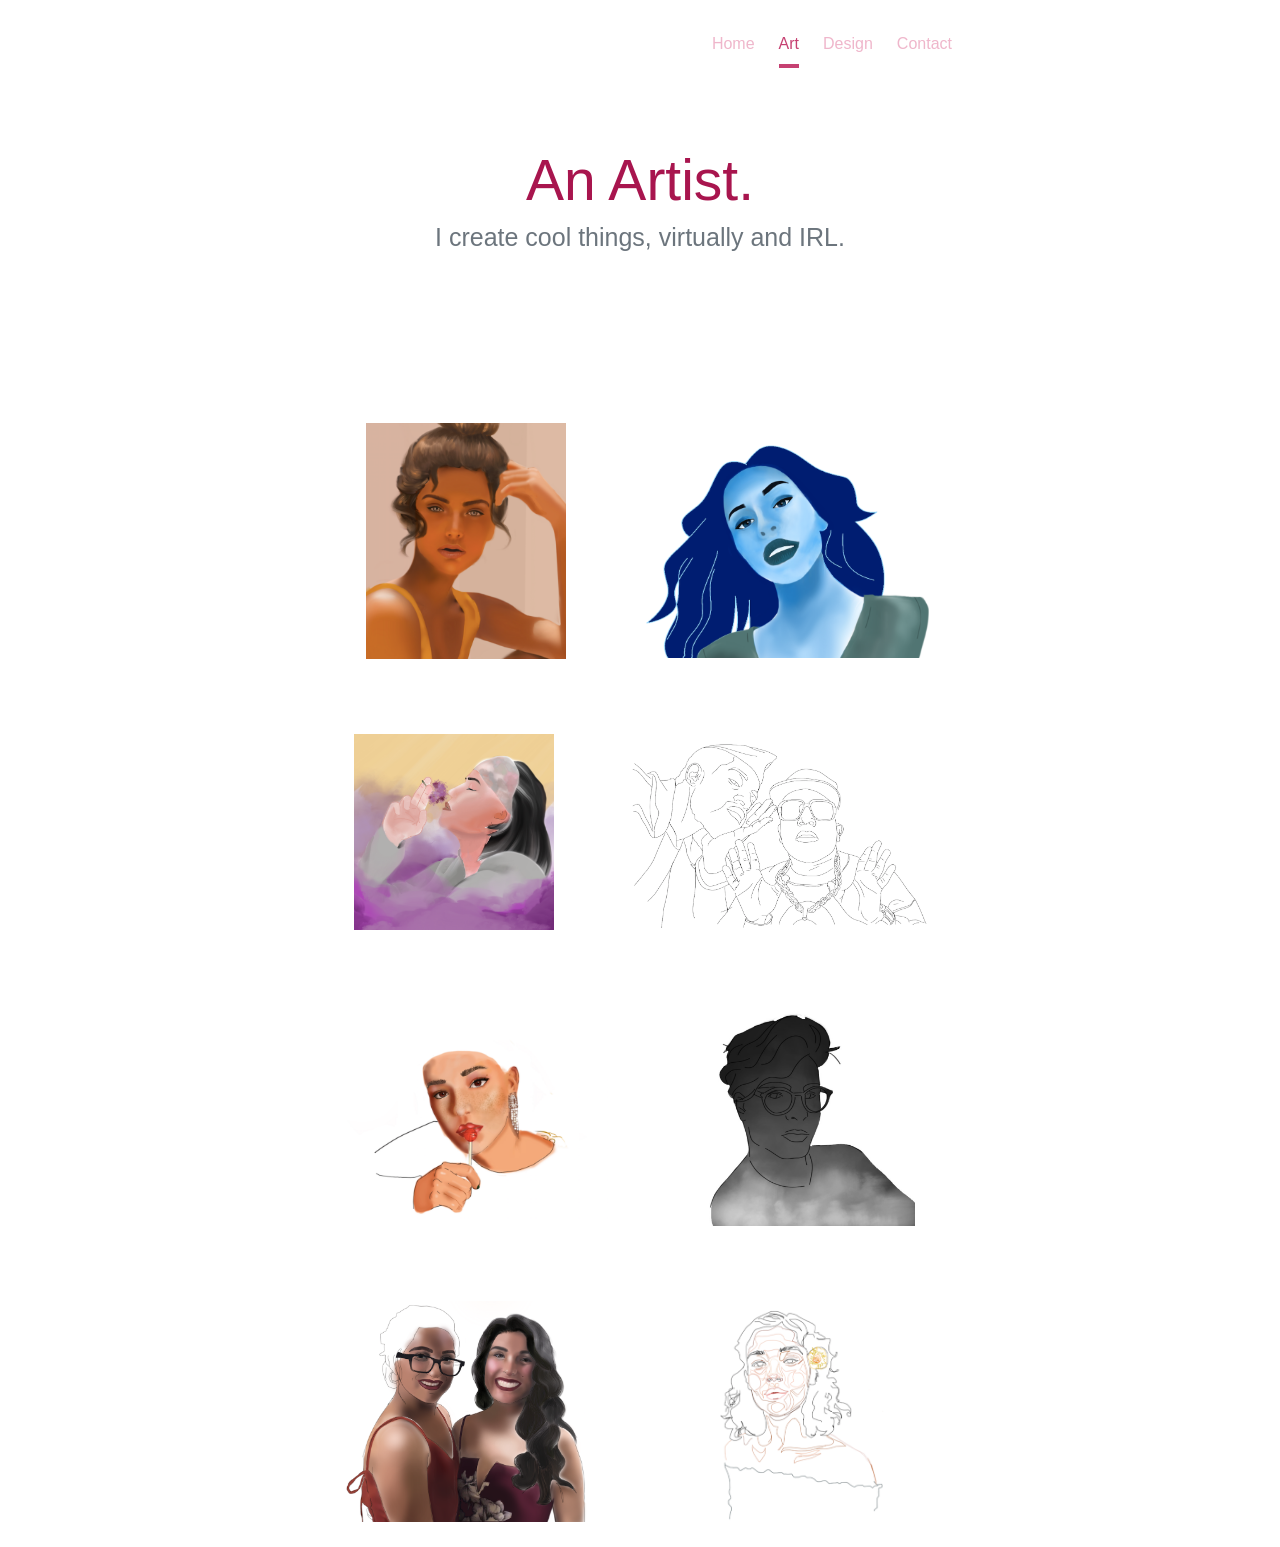
==== art.html @ 9dd38ee5 "updated work page to become art page and uploaded art" ====
<!doctype html>
<html lang="en">
  <head>
    <meta charset="utf-8">
    <meta name="viewport" content="width=device-width, initial-scale=1, shrink-to-fit=no">
    <meta name="description" content="">
    <meta name="author" content="">
    <link rel="icon" href="favicon.ico">

    <title>Nishat Firoj</title>

    <!-- Bootstrap core CSS -->
    <link href="bootstrap.min.css" rel="stylesheet">

    <!-- Custom styles for this template -->
    <link href="art.css" rel="stylesheet">
  </head>

  <body class="text-center">

    <div class="cover-container d-flex w-100 h-100 p-3 mx-auto flex-column">
      <header class="masthead mb-auto">
        <div class="inner">
          <nav class="nav nav-masthead justify-content-center">
            <a class="nav-link" href="index.html">Home</a>
            <a class="nav-link active" href="art.html">Art</a>
            <a class="nav-link" href="Design.html">Design</a>
            <a class="nav-link" href="contact.html">Contact</a>
          </nav>
        </div>
      </header>

      <div class="container">
        <h1>An Artist.</h1>
        <h2 class = "text-muted">I create cool things, virtually and IRL.</h2>
        <!-- <h4>asdf</h4> -->
      </div>

      <!-- gallery -->
      <div class="container">
        <div class="row">
          <div class="col-sm">
            <img class="mr-3" src="model.png" alt="Art! Cool." width="200">
          </div>
          <div class="col-sm">
            <img class="mr-3" src="model2.png" alt="Art! Cool." height="235">
          </div>
        </div>
        <div class="row">
          <div class="col-sm">
            <img class="mr-3" src="ryan.png" alt="Art! Cool." width="200">
          </div>
          <div class="col-sm">
            <img class="mr-3" src="outkast.png" alt="Art! Cool." height="194">
          </div>
        </div>
        <div class="row">
          <div class="col-sm">
            <img class="mr-3" src="tashi1.png" alt="Art! Cool." height="221">
          </div>
          <div class="col-sm">
            <img class="mr-3" src="prettyboy.jpg" alt="Art! Cool." height="221">
          </div>
        </div>
        <div class="row">
          <div class="col-sm">
            <img class="mr-3" src="marishit.png" alt="Art! Cool." height="221">
          </div>
          <div class="col-sm">
            <img class="mr-3" src="tashi2.png" alt="Art! Cool." height="221">
          </div>
        </div>
      </div>


      <footer class="mastfoot mt-auto">
        <div class="inner">
          
        </div>
      </footer>
    </div>


    <!-- Bootstrap core JavaScript
    ================================================== -->
    <!-- Placed at the end of the document so the pages load faster -->
    <script src="https://code.jquery.com/jquery-3.3.1.slim.min.js" integrity="sha384-q8i/X+965DzO0rT7abK41JStQIAqVgRVzpbzo5smXKp4YfRvH+8abtTE1Pi6jizo" crossorigin="anonymous"></script>
    <script>window.jQuery || document.write('<script src="jquery-slim.min.js"><\/script>')</script>
    <script src="popper.min.js"></script>
    <script src="bootstrap.min.js"></script>
  </body>
</html>
---- art.css ----
/*
 * Globals
 */

/* Links */
a,
a:focus,
a:hover {
  color: #eee;
}

/* Headers and para */

h1 {
  margin-top: 70px;
  color: #a8154e;
  font-size: 57px;
}

h2 {
  color: #a8154e;
  font-weight: 300;
  font-size: 25px; 
  margin-bottom: 6rem;
}

h3 {
  color: #a8154e;
  font-weight: 300;
  font-size: 30px; 
}

h4{
  font-weight: 300;
  font-size: 15px;
}

/* Custom default button */
.btn-secondary,
.btn-secondary:hover,
.btn-secondary:focus {
  color: #333;
  text-shadow: none; /* Prevent inheritance from `body` */
  background-color: #eee;
  border: .05rem solid #eee;
}


/*
 * Base structure
 */

html,
body {
  height: 100%;
  background-color: #ffffff;
}

body {
  display: -ms-flexbox;
  display: flex;
  color: #fff;
  text-shadow: 0 .05rem .1rem rgba(255, 255, 255, .5);

}

body {
  /*padding-top: 3rem;*/
  padding-bottom: 3rem;
  color: #5a5a5a;
}

.row {
  margin-top: 75px;
  margin-bottom: 25px;
}

.cover-container {
  max-width: 42em;
}

.bottom-left {
    position: center;
    bottom: 16px;
    left: 16px;
}

/*
 * Header
 */
.masthead {
  margin-bottom: 2rem;
}

.masthead-brand {
  padding: .5rem 0;
  margin: .5rem;
  font-weight: 400;
  margin-bottom: 0;
}

.nav-masthead .nav-link {
  padding: .5rem 0;
  margin: .5rem;
  font-weight: 400;
  color: rgba(224, 109, 152, .5);
  background-color: transparent;
  border-bottom: .25rem solid transparent;
}

.nav-masthead .nav-link:hover,
.nav-masthead .nav-link:focus {
  border-bottom-color: rgba(255, 255, 255, .25);
}

.nav-masthead .nav-link + .nav-link {
  margin-left: 1rem;
}

.nav-masthead .active {
  color: #c64172;
  border-bottom-color: #c64172;
}

@media (min-width: 48em) {
  .masthead-brand {
    float: left;
  }
  .nav-masthead {
    float: right;
  }
}

@media (min-width: 40em) {
  /* Bump up size of carousel content */
  .carousel-caption p {
    margin-bottom: 1.25rem;
    font-size: 1.25rem;
    line-height: 1.4;
  }

  .featurette-heading {
    font-size: 50px;
  }
}

@media (min-width: 62em) {
  .featurette-heading {
    margin-top: 7rem;
  }
}

/* CUSTOMIZE THE CAROUSEL
-------------------------------------------------- */

/* Carousel base class */
.carousel {
  margin-bottom: 4rem;
}
/* Since positioning the image, we need to help out the caption */
.carousel-caption {
  bottom: 3rem;
  z-index: 10;
}

/* Declare heights because of positioning of img element */
.carousel-item {
  height: 32rem;
  background-color: #777;
}
.carousel-item > img {
  position: absolute;
  top: 0;
  left: 0;
  min-width: 100%;
  height: 32rem;
}

/* MARKETING CONTENT
-------------------------------------------------- */

/* Center align the text within the three columns below the carousel */
.marketing .col-lg-4 {
  margin-bottom: 1.5rem;
  text-align: center;
}
.marketing h2 {
  font-weight: 400;
}
.marketing .col-lg-4 p {
  margin-right: .75rem;
  margin-left: .75rem;
}

/* Featurettes
------------------------- */

.featurette-divider {
  margin: 5rem 0; /* Space out the Bootstrap <hr> more */
}

/* Thin out the marketing headings */
.featurette-heading {
  font-weight: 300;
  line-height: 1;
  letter-spacing: -.05rem;
}

/*
 * Footer
 */
.mastfoot {
  color: rgba(255, 255, 255, .5);
}
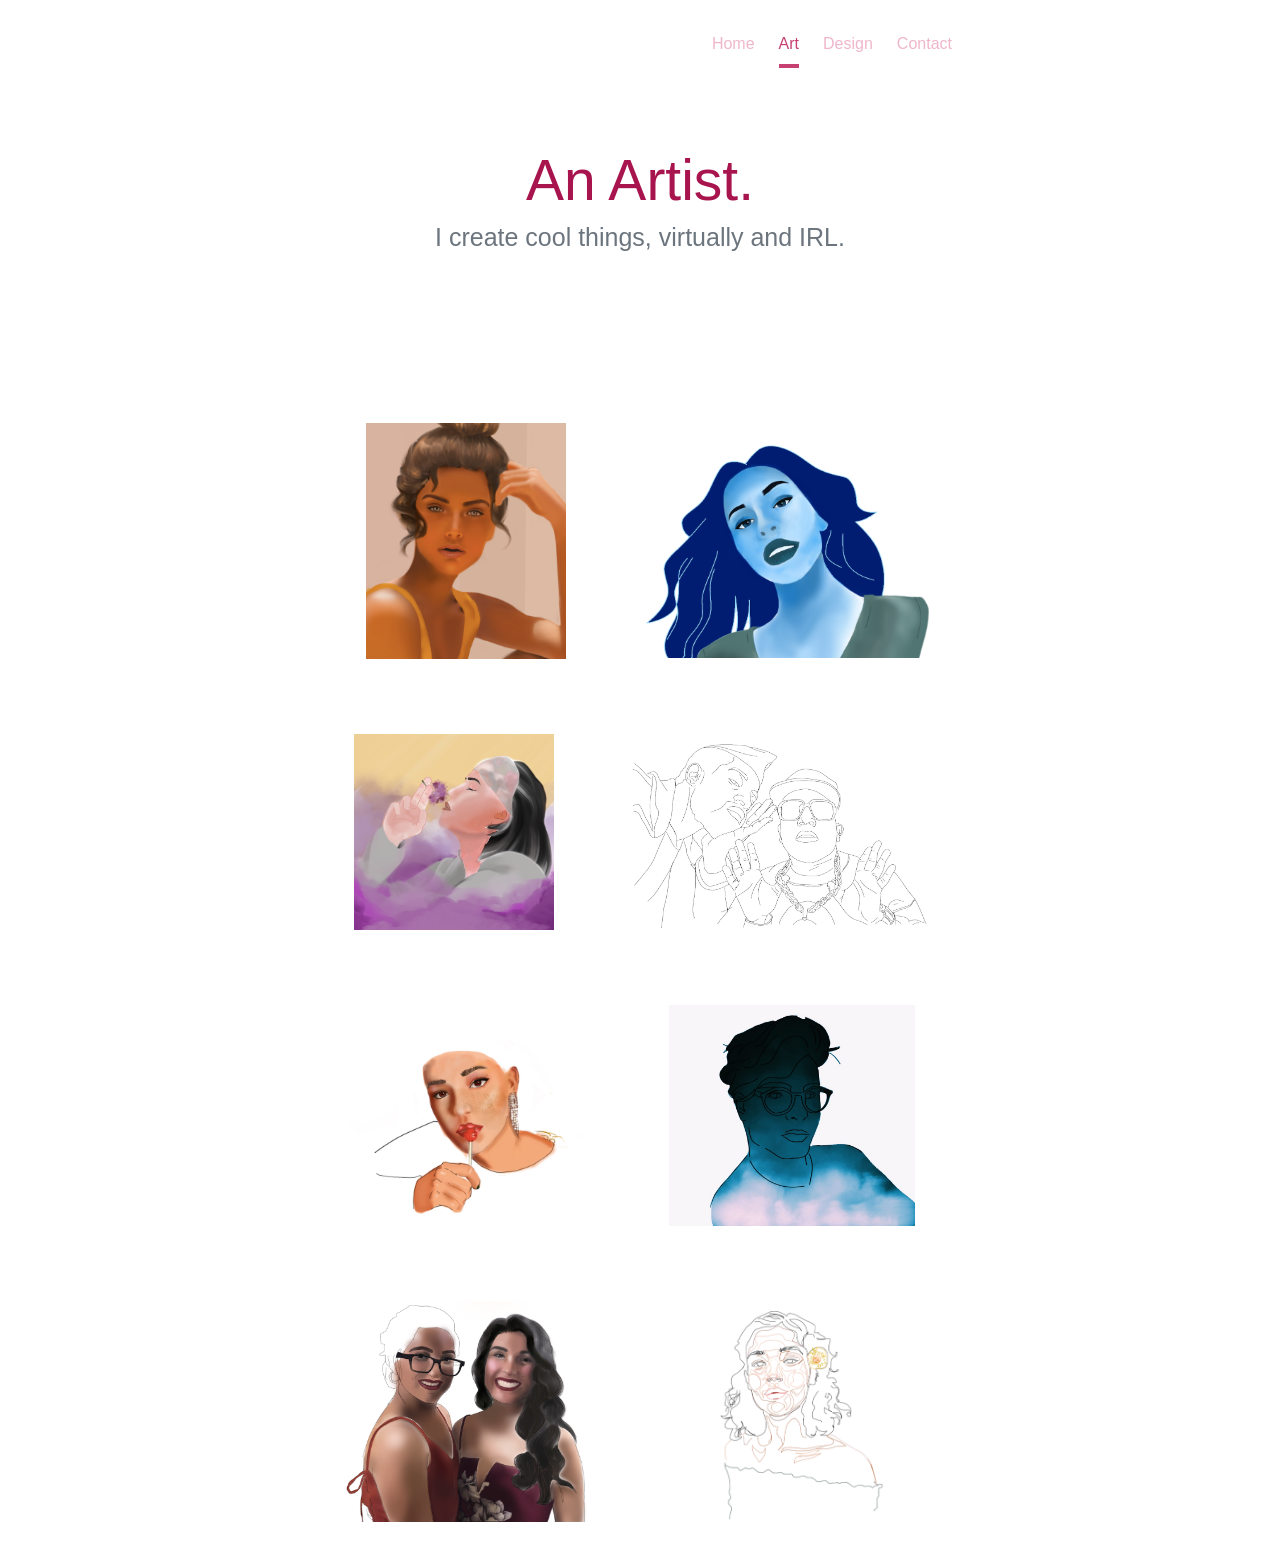
==== commit 4b8183c7: "updated design page and fixed broken link" ====
--- a/art.html
+++ b/art.html
@@ -24,7 +24,7 @@
           <nav class="nav nav-masthead justify-content-center">
             <a class="nav-link" href="index.html">Home</a>
             <a class="nav-link active" href="art.html">Art</a>
-            <a class="nav-link" href="Design.html">Design</a>
+            <a class="nav-link" href="design.html">Design</a>
             <a class="nav-link" href="contact.html">Contact</a>
           </nav>
         </div>
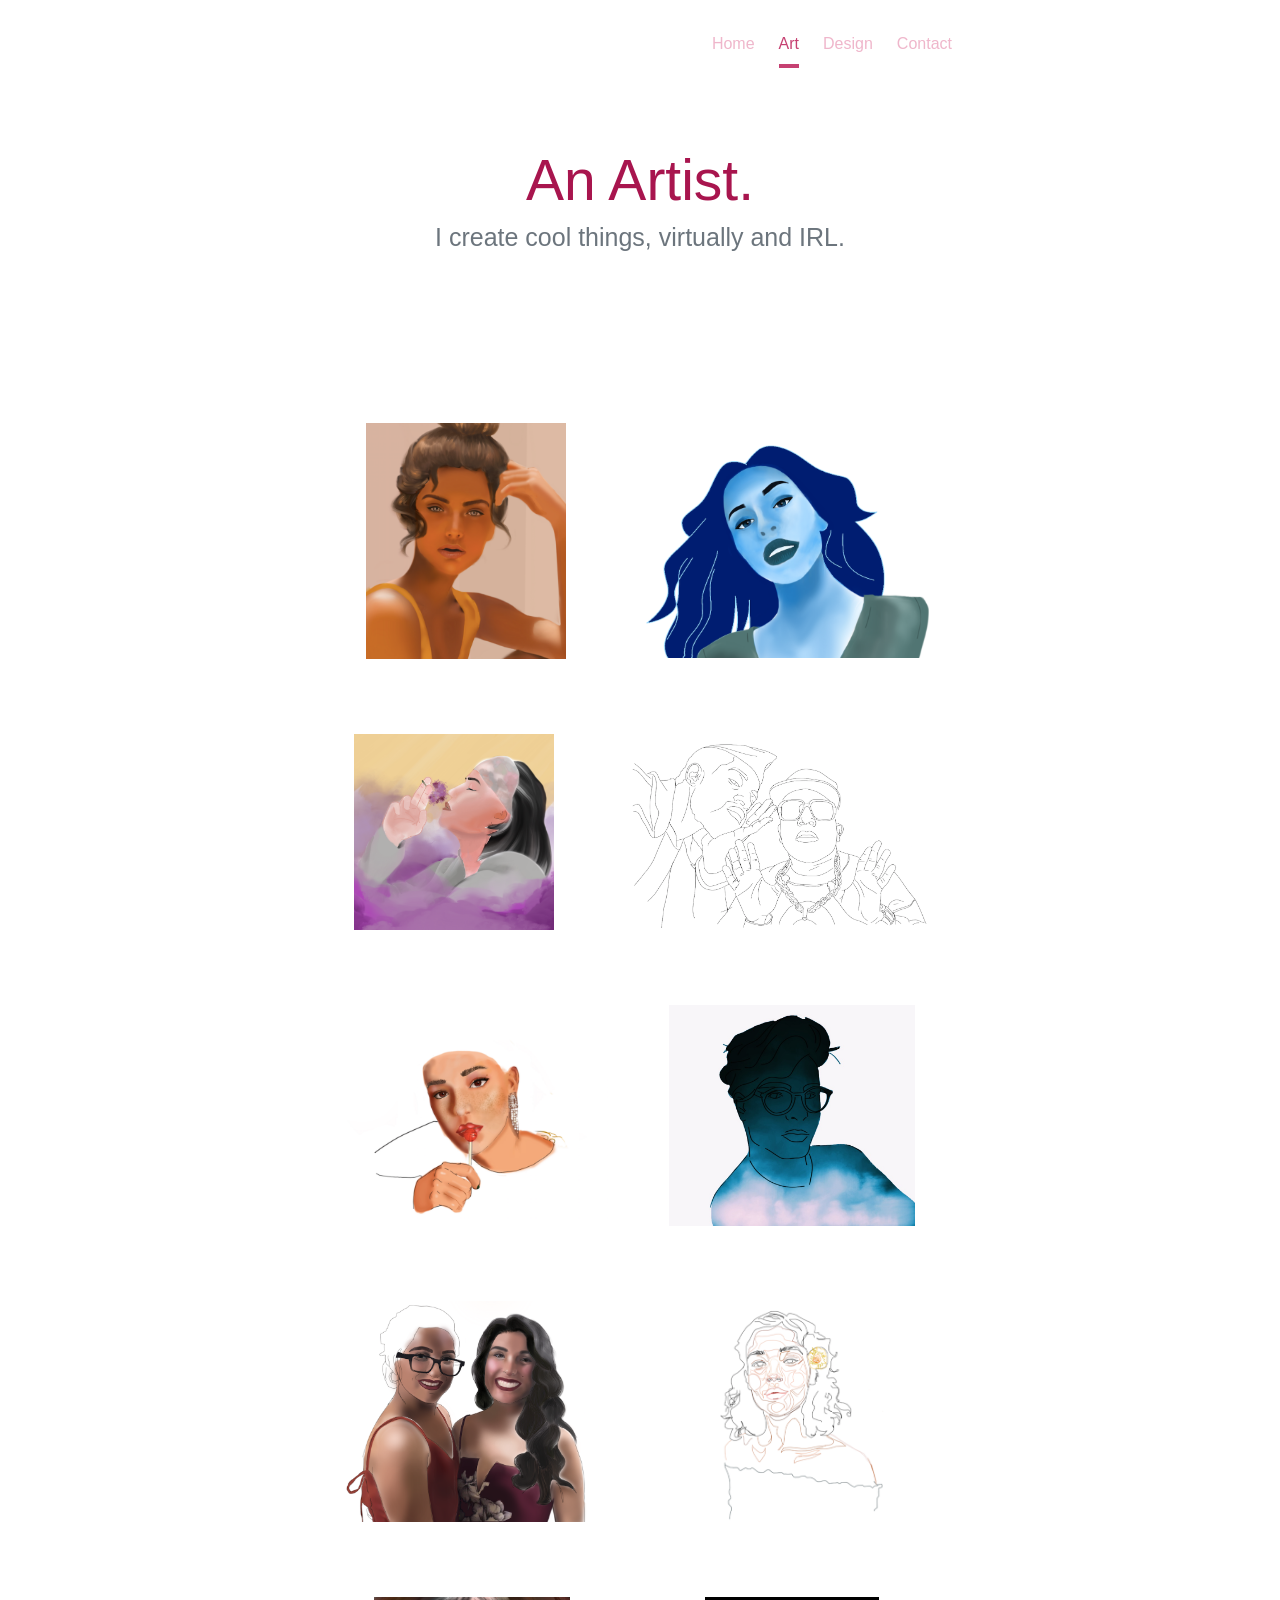
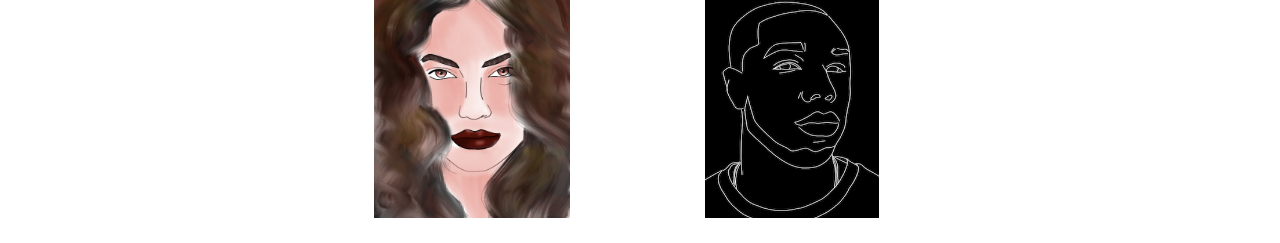
==== commit 7933ddcd: "updated art.html with two new pieces" ====
--- a/art.html
+++ b/art.html
@@ -70,6 +70,14 @@
             <img class="mr-3" src="tashi2.png" alt="Art! Cool." height="221">
           </div>
         </div>
+        <div class="row">
+          <div class="col-sm">
+            <img class="mr-3" src="inanna.png" alt="Art! Cool." height="221">
+          </div>
+          <div class="col-sm">
+            <img class="mr-3" src="mikebj.png" alt="Art! Cool." height="221">
+          </div>
+        </div>
       </div>
 
 
